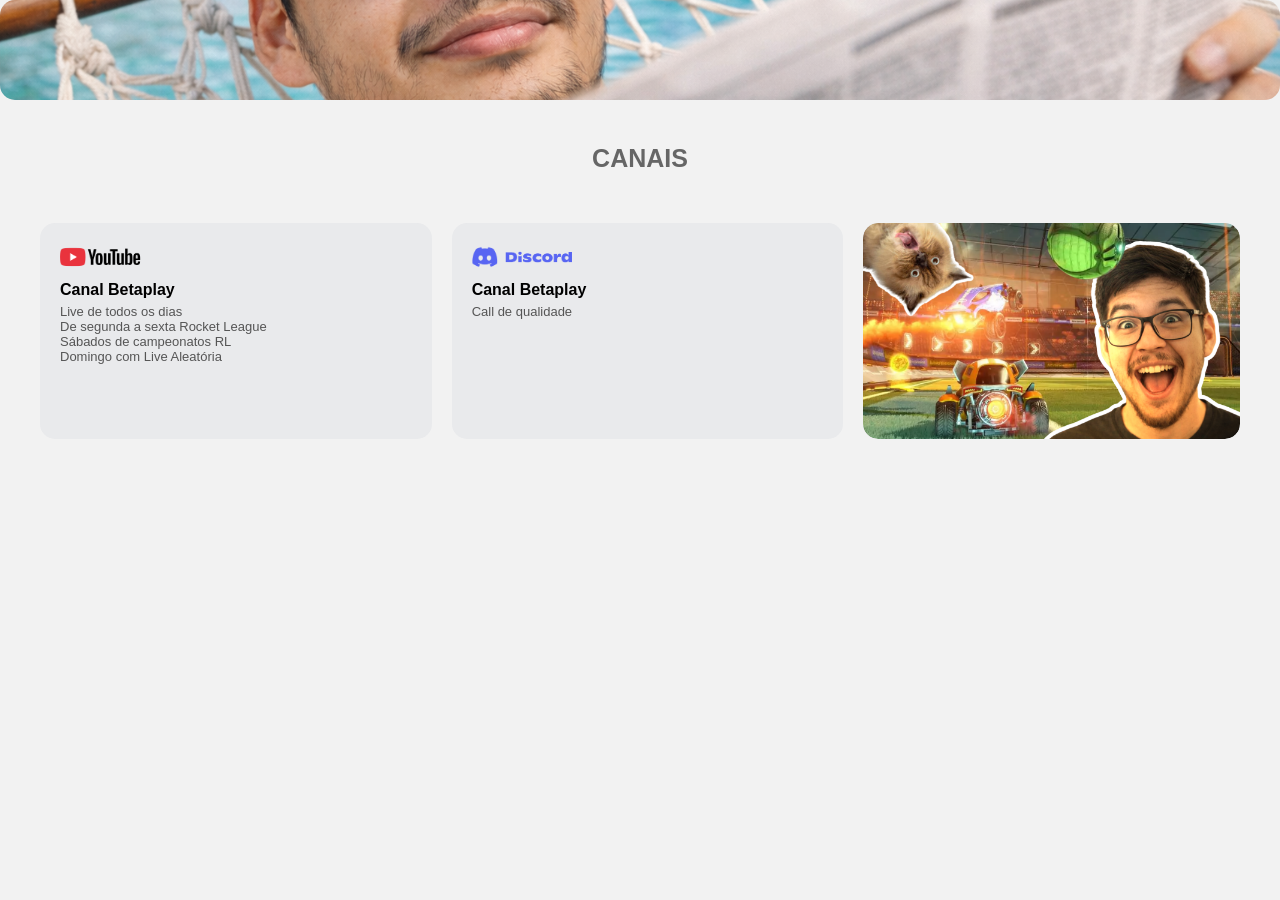
==== index.html @ f2c56dcb "html" ====
<!DOCTYPE html>
<html lang="pt-BR">

<head>
  <meta charset="UTF-8">
  <title>BetaVerso</title>
  <link rel="icon" href="img/user.png" type="image/png">

  <link rel="stylesheet" href="css/geral.css">
  <link rel="stylesheet" href="css/navbar.css">
  <link rel="stylesheet" href="css/conteiner.css">

</head>

<body>

  <?php include 'itens/navbar.php'; ?>
  
<!-- INICIAL -->
  <section class="image-destaque">
    <img src="./img/destaque.png" width="100%" alt="Destaque Beta">
  </section>


<!-- DESTAQUES DO UNIVERSO BETA -->
  <section class="canais">
  <div class="text">
    <h3>CANAIS</h3>            
  </div>  
  

    <div class="cards">

        <!-- YouTube -->
        <div class="card" data-link="https://www.youtube.com/@betaplay1">
            <div class="card-top">
                <img src="img/youtube.png" alt="YouTube">
            </div>

            <div class="card-content">
                <strong>Canal Betaplay</strong>
                <p>Live de todos os dias</p>
                <p>De segunda a sexta Rocket League</p>
                <p>Sábados de campeonatos RL</p>
                <p>Domingo com Live Aleatória</p>
            </div>
        </div>

        <!-- Discord -->
        <div class="card" data-link="https://discord.gg/qKUM8kFK">
            <div class="card-top">
                <img src="img/discord.png" alt="Discord">
            </div>

            <div class="card-content">
                <strong>Canal Betaplay</strong>
                <p>Call de qualidade</p>
            </div>
        </div>

        <!-- Imagem -->
        <div class="card image-card" data-link="https://seusite.com">
            <img src="img/thumb.png" alt="Imagem destaque">
        </div>

    </div>
  </section>

<!-- INICIAL -->

</body>
</html>
---- css/geral.css ----
* {
  margin: 0;
  padding: 0;
  box-sizing: border-box;
  font-family: Arial, sans-serif;
}

body {
  background-color: #f5f5f5;
}

/* FONTES PADRÃO */
.text h1 {
    color: #555;
    font-size: 40px;
    font-weight: bold;
    margin-bottom: 10px;
    font-family: 'IntroRust';
}

.text h2 { /* FONTE PARA DESTAQUES */
    color: #2d7df6;
    font-size: 30px;
    margin-bottom: 10px;
    font-family: 'IntroRust';
}

.text h3 {
    color: #666;
    font-size: 25px;
    font-weight: bold;
    margin-bottom: 50px;
    text-align: center;
}

.text p {
    color: #666;
    font-size: 22px;
}
---- css/navbar.css ----
/* FONTE LOGO */
@font-face {
  font-family: 'IntroRust';
  src: url('../font/IntroRust.otf') format('opentype');
  font-weight: normal;
  font-style: normal;
}

/* NAVBAR */
.navbar {
  display: flex;
  align-items: center;
  justify-content: space-between;
  background-color: #e9e9e9;
  padding: 10px 30px;
}

/* CONTAINER ESQUERDA */
.logo-container {
  display: flex;
  align-items: center;
  gap: 10px;
}

.logo-container img {
  width: 40px;
  height: 40px;
}

.logo-text {
  display: flex;
  gap: 10px;
}

.logo-text h1 {
  font-size: 16px;
  color: #2d7df6;
  font-family: 'IntroRust';
}

.logo-text span {
  font-size: 15px;
  color: #666;
}

/* MENU */
.menu {
  display: flex;
  gap: 30px;
}

.menu a {
  text-decoration: none;
  color: #333;
  font-size: 14px;
  transition: 0.3s;
}

.menu a:hover {
  color: #2d7df6;
  font-weight: bold
}

/* USUÁRIO */
.user-container {
  display: flex;
  align-items: center;
}

.user-container img {
  width: 30px;
  height: 30px;
}

.user-btn {
  width: 30px;
  height: 30px;
  border-radius: 50%;
  background-color: #2d7df6;
  display: flex;
  align-items: center;
  justify-content: center;
  cursor: pointer;
  border: none;
}

.user-btn i {
  color: white;
  font-size: 18px;
}
---- css/conteiner.css ----
* {
    margin: 0;
    padding: 0;
    box-sizing: border-box;
    font-family: Arial, sans-serif;
}

body {
    background-color: #f2f2f2;
}

/* Container */
.canais {
    padding: 40px;
}

/* Grid */
.cards {
    display: flex;
    gap: 20px;
}

/* Card padrão */
.card {
    background: #e9eaec;
    padding: 20px;
    border-radius: 15px;
    width: 50%;
    cursor: pointer;
    transition: all 0.3s ease;
}

/* Hover bonito */
.card:hover {
    transform: translateY(-8px) scale(1.02);
    box-shadow: 0 10px 25px rgba(0,0,0,0.15);
    background: #ffffff;
}

/* Topo */
.card-top {
    display: flex;
    align-items: center;
    gap: 10px;
    margin-bottom: 10px;
}

.card-top img {
    width: 100px;
}

/* Conteúdo */
.card-content strong {
    display: block;
    margin-bottom: 5px;
}

.card-content p {
    font-size: 13px;
    color: #555;
}

/* Card de imagem */
.image-card {
    padding: 0;
    overflow: hidden;
}

.image-card img {
    width: 100%;
    height: 100%;
    object-fit: cover;
    border-radius: 15px;
}

/* Hover especial imagem */
.image-card:hover img {
    transform: scale(1.1);
    transition: 0.3s;
}


.image-destaque img {
    width: 100%;
    height: 100px;
    object-fit: cover;
    border-radius: 15px;
}
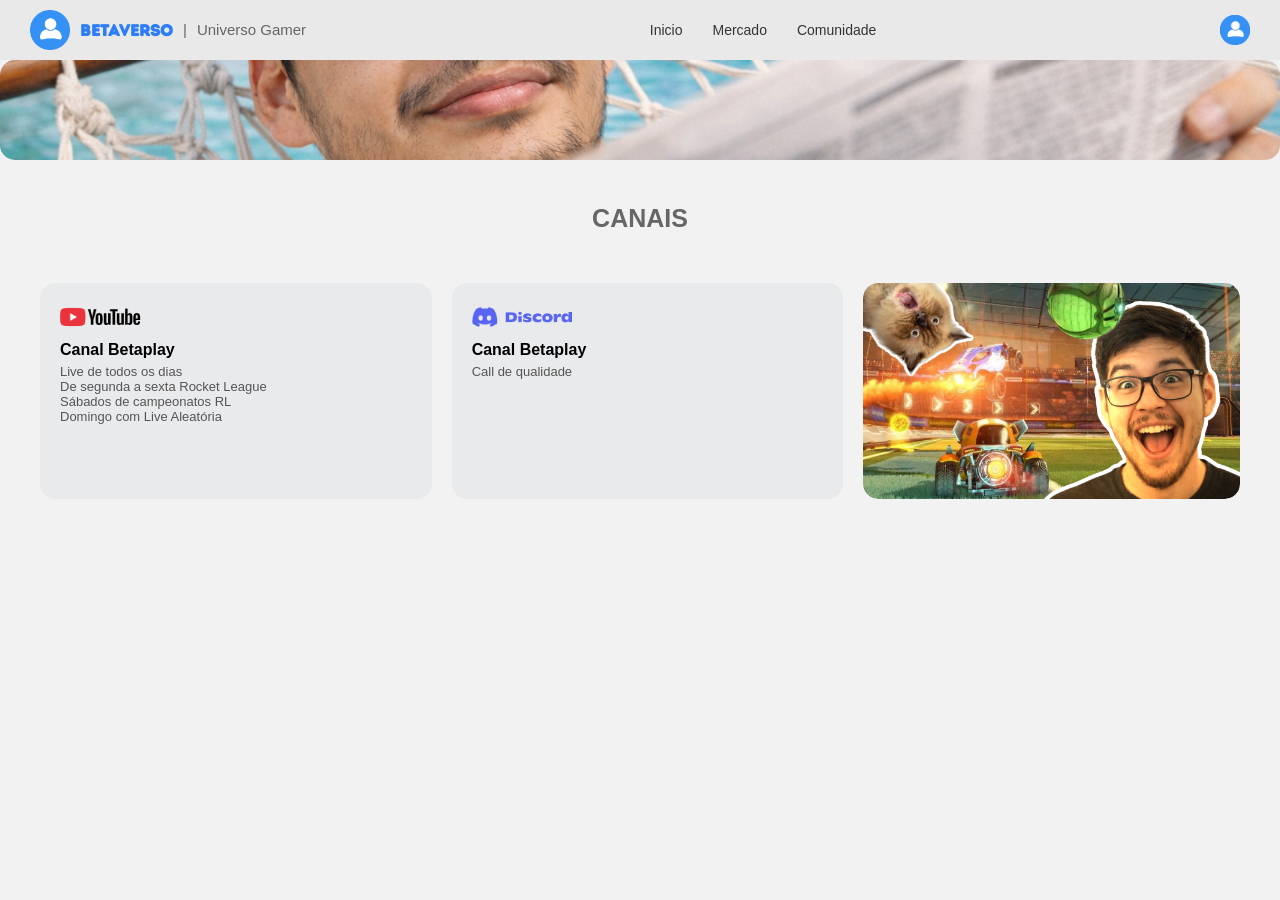
==== commit 18e10178: "Atualizacao com navbar html" ====
--- a/index.html
+++ b/index.html
@@ -14,7 +14,37 @@
 
 <body>
 
-  <?php include 'itens/navbar.php'; ?>
+<nav class="navbar">
+
+  <div class="logo-container">
+    <img src="./img/user.png" alt="Logo BV">
+
+    <div class="logo-text">
+      <h1>BETAVERSO</h1>
+      <span>|</span>
+      <span>Universo Gamer</span>
+    </div>
+  </div>
+
+  <div class="menu">
+    <a href="./index.php">Inicio</a>
+    <a href="./embreve.php">Mercado</a>
+    <a href="./comunidade.php">Comunidade</a>
+  </div>
+
+  <div class="user-container">
+    <button class="user-btn" onclick="irParaLogin()">
+      <img src="./img/user.png" alt="Usuário">
+    </button>
+  </div>
+
+
+  <script>
+    function irParaLogin() {
+      window.location.href = "embreve.php";
+    }
+  </script>
+</nav>
   
 <!-- INICIAL -->
   <section class="image-destaque">
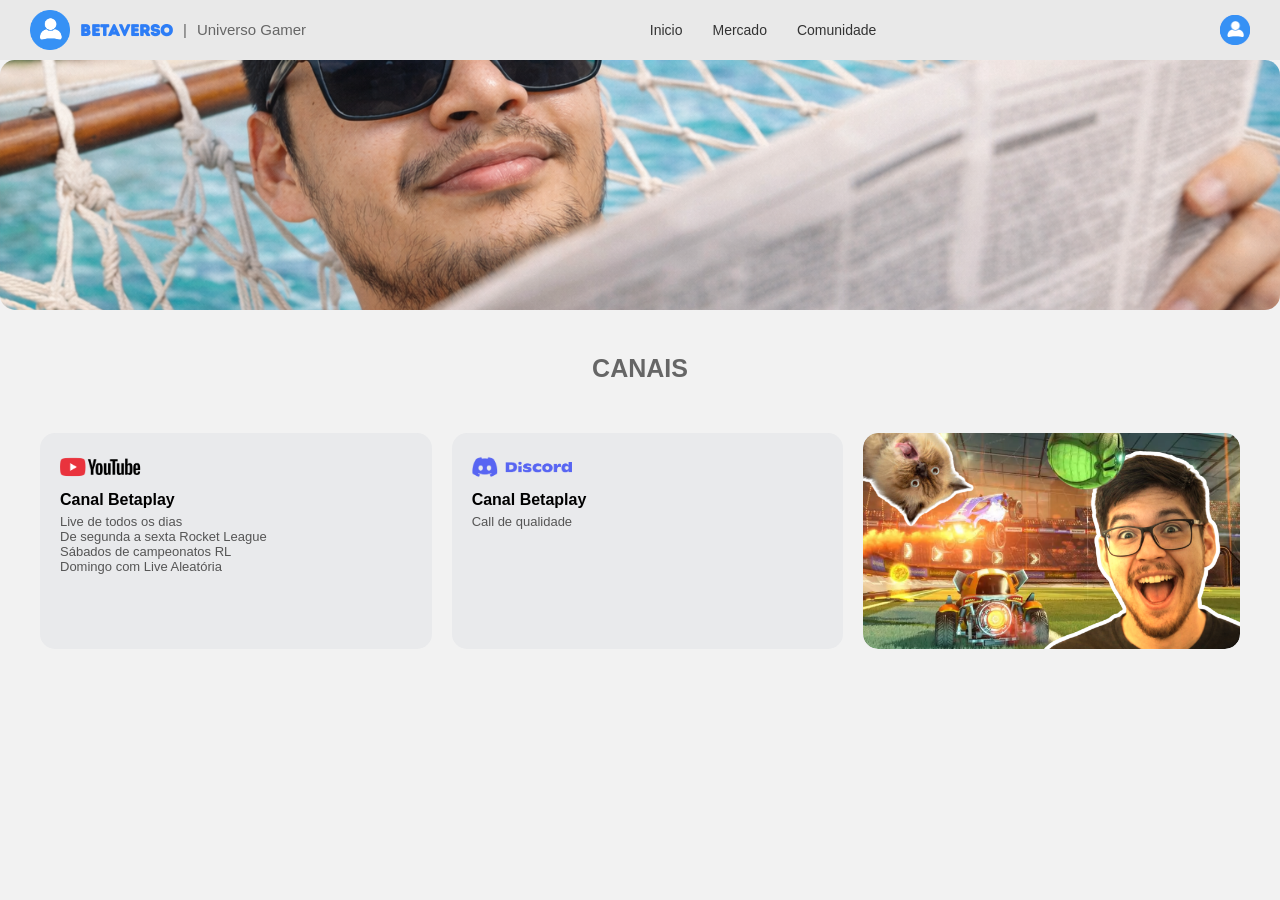
==== commit 94484d2f: "Mudanca de tamanho de imagem e atalhos" ====
--- a/index.html
+++ b/index.html
@@ -27,9 +27,9 @@
   </div>
 
   <div class="menu">
-    <a href="./index.php">Inicio</a>
-    <a href="./embreve.php">Mercado</a>
-    <a href="./comunidade.php">Comunidade</a>
+    <a href="./index.html">Inicio</a>
+    <a href="./embreve.html">Mercado</a>
+    <a href="./comunidade.html">Comunidade</a>
   </div>
 
   <div class="user-container">
@@ -41,7 +41,7 @@
 
   <script>
     function irParaLogin() {
-      window.location.href = "embreve.php";
+      window.location.href = "embreve.html";
     }
   </script>
 </nav>
--- a/css/conteiner.css
+++ b/css/conteiner.css
@@ -82,7 +82,7 @@
 
 .image-destaque img {
     width: 100%;
-    height: 100px;
+    height: 250px;
     object-fit: cover;
     border-radius: 15px;
 }
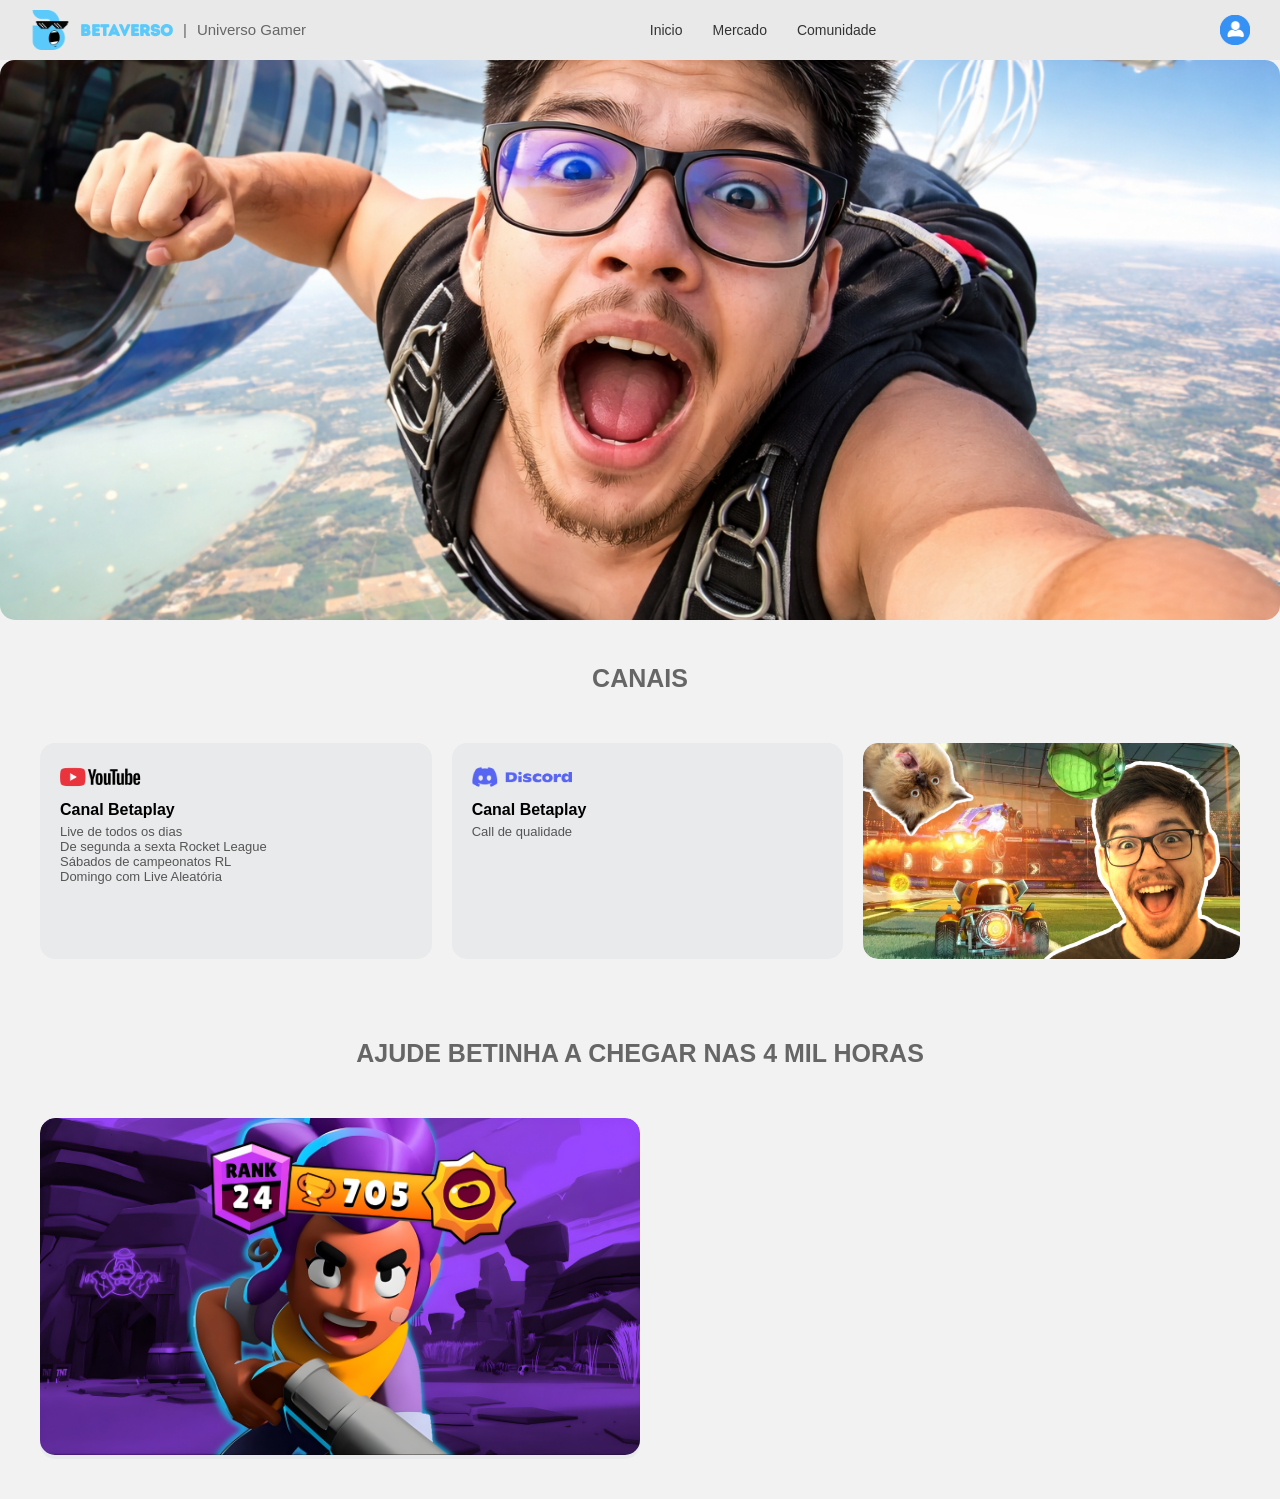
==== commit 79a93da1: "Atualização projeto completo" ====
--- a/index.html
+++ b/index.html
@@ -4,7 +4,7 @@
 <head>
   <meta charset="UTF-8">
   <title>BetaVerso</title>
-  <link rel="icon" href="img/user.png" type="image/png">
+  <link rel="icon" href="img/logo.png" type="image/png">
 
   <link rel="stylesheet" href="css/geral.css">
   <link rel="stylesheet" href="css/navbar.css">
@@ -17,7 +17,7 @@
 <nav class="navbar">
 
   <div class="logo-container">
-    <img src="./img/user.png" alt="Logo BV">
+    <img src="./img/logo.png" alt="Logo BV">
 
     <div class="logo-text">
       <h1>BETAVERSO</h1>
@@ -48,7 +48,7 @@
   
 <!-- INICIAL -->
   <section class="image-destaque">
-    <img src="./img/destaque.png" width="100%" alt="Destaque Beta">
+    <img src="./img/voar.png" width="100%" alt="Destaque Beta">
   </section>
 
 
@@ -89,14 +89,33 @@
         </div>
 
         <!-- Imagem -->
-        <div class="card image-card" data-link="https://seusite.com">
+        <div class="card image-card" data-link="https://www.youtube.com/@betaplay1">
             <img src="img/thumb.png" alt="Imagem destaque">
         </div>
 
     </div>
   </section>
 
+<!-- PROJETO 4 MIL HORAS -->
+  <section class="canais">
+    <div class="text"><h3>AJUDE BETINHA A CHEGAR NAS 4 MIL HORAS</h3></div> 
+    <!-- Imagem -->
+        <div class="card image-card" data-link="https://www.youtube.com/watch?v=gnBbnv7tG2Q&list=PLx474AgFzLXIj5s97KVZdGb9ClTJ3_0DP">
+            <img src="img/brawl.png" alt="Imagem destaque">
+        </div>
+  
+  </section>
+
 <!-- INICIAL -->
+<script>
+  document.querySelectorAll(".card").forEach(card => {
+    card.addEventListener("click", () => {
+        const link = card.getAttribute("data-link");
+        window.open(link, "_blank");
+    });
+  });
+</script>
+
 
 </body>
 </html>
--- a/css/navbar.css
+++ b/css/navbar.css
@@ -34,7 +34,7 @@
 
 .logo-text h1 {
   font-size: 16px;
-  color: #2d7df6;
+  color: #5bcafa;
   font-family: 'IntroRust';
 }
 
--- a/css/conteiner.css
+++ b/css/conteiner.css
@@ -82,7 +82,7 @@
 
 .image-destaque img {
     width: 100%;
-    height: 250px;
+    height: 560px;
     object-fit: cover;
     border-radius: 15px;
 }
